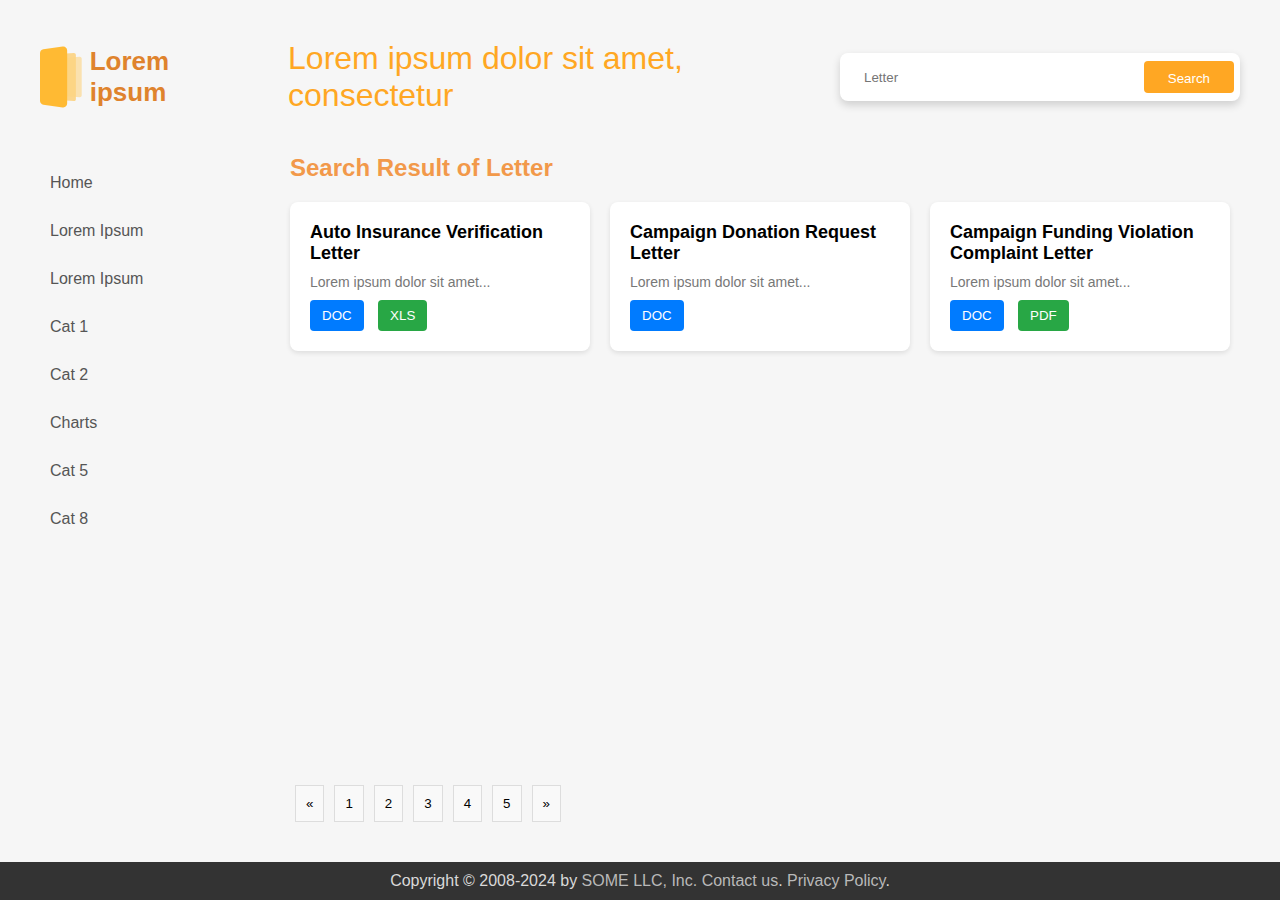
==== index.html @ 5ccabe23 "header mockup done" ====
<!DOCTYPE html>
<html lang="en">
<head>
    <meta charset="UTF-8">
    <meta name="viewport" content="width=device-width, initial-scale=1.0">
    <title>Lorem ipsum website</title>
    <link rel="stylesheet" href="styles.css">
</head>
<body>
    <div class="container">
        <header>
            <div class="logo">
                <!--LOGO-->
                <svg width="43" height="64" viewBox="0 0 43 64" fill="none" xmlns="http://www.w3.org/2000/svg">
                    <path opacity="0.6" d="M9 10.8622C9 9.81296 9.8109 8.94208 10.8575 8.86732L34.8575 7.15304C36.0152 7.07034 37 7.98727 37 9.14795V54.852C37 56.0127 36.0152 56.9297 34.8575 56.847L10.8575 55.1327C9.81089 55.0579 9 54.187 9 53.1378V10.8622Z" fill="#FFC148"/>
                    <path opacity="0.6" d="M15 14.8622C15 13.813 15.8109 12.9421 16.8575 12.8673L40.8575 11.153C42.0152 11.0703 43 11.9873 43 13.148V50.852C43 52.0127 42.0152 52.9297 40.8575 52.847L16.8575 51.1327C15.8109 51.0579 15 50.187 15 49.1378V14.8622Z" fill="#FED380"/>
                    <path d="M0 7.46918C0 5.47858 1.46372 3.7909 3.43431 3.50938L23.4343 0.65224C25.8441 0.307993 28 2.17784 28 4.61204V59.388C28 61.8222 25.844 63.692 23.4343 63.3478L3.43431 60.4906C1.46372 60.2091 0 58.5214 0 56.5308V7.46918Z" fill="#FFBA33"/>
                </svg>
                <span class="company-name">Lorem ipsum</span>
                <span class="title">Lorem ipsum dolor sit amet, consectetur</span>
            </div>
            <div class="search-bar">
                <input type="text" placeholder="Letter">
                <button>Search</button>
            </div>
        </header>

        <div class="main">
            <!--MENU-->
            <aside class="sidebar">
                <ul>
                    <li>Home</li>
                    <li>Lorem Ipsum</li>
                    <li>Lorem Ipsum</li>
                    <li>Cat 1</li>
                    <li>Cat 2</li>
                    <li>Charts</li>
                    <li>Cat 5</li>
                    <li>Cat 8</li>
                </ul>
            </aside>

            <section class="content">
                <h1>Search Result of Letter</h1>
                <!--CONTENT-->
                <div class="results">
                    <div class="result-item">
                        <h3>Auto Insurance Verification Letter</h3>
                        <p>Lorem ipsum dolor sit amet...</p>
                        <div class="file-types">
                            <button>DOC</button>
                            <button>XLS</button>
                        </div>
                    </div>
                    <div class="result-item">
                        <h3>Campaign Donation Request Letter</h3>
                        <p>Lorem ipsum dolor sit amet...</p>
                        <div class="file-types">
                            <button>DOC</button>
                        </div>
                    </div>
                    <div class="result-item">
                        <h3>Campaign Funding Violation Complaint Letter</h3>
                        <p>Lorem ipsum dolor sit amet...</p>
                        <div class="file-types">
                            <button>DOC</button>
                            <button>PDF</button>
                        </div>
                    </div>
                </div>

                <!--PAGINATION-->
                <div class="pagination">
                    <button>&laquo;</button>
                    <button>1</button>
                    <button>2</button>
                    <button>3</button>
                    <button>4</button>
                    <button>5</button>
                    <button>&raquo;</button>
                </div>
            </section>
        </div>
    </div>

    <!--FOOTER-->
    <footer class="footer">
        <div class="footer-content">
            <p>Copyright © 2008-2024 by <a href="#"> SOME LLC, Inc.</a> <a href="#">Contact us</a>. <a href="#">Privacy Policy</a>.</p>
        </div>
    </footer>
</body>
</html>
---- styles.css ----
* {
    margin: 0;
    padding: 0;
    box-sizing: border-box;
}

html, body {
    height: 100%;
    margin: 0;
    padding: 0;
    display: flex;
    flex-direction: column;
}


body {
    font-family: Arial, sans-serif;
    background-color: #f6f6f6;
}

.container {
    display: flex;
    flex-direction: column;
    flex: 1; 
    padding: 20px;
}

header {
    padding: 20px;
    display: flex;
    justify-content: space-between;
    align-items: center;
}

.logo .title {
    margin-left: 2rem;
    font-size: 32px;
    font-weight: 400;
    color: #FFA723;
}
.logo .company-name {
    font-size: 26px;
    font-weight: 700;
}

.logo {
    color: #DF832D;
    display: flex;
    align-items: center;
    column-gap: 0.5rem;
}

.search-bar {
    display: flex;
    align-items: center;
    position: relative;
}

.search-bar input {
    padding: 10px 10px 10px 24px;
    width: 400px;
    border-radius: 8px;
    border: none;
    box-shadow: 0px 4px 8px 0px rgba(0, 0, 0, 0.16);
    height: 48px;
}

.search-bar button {
    padding: 10px 24px;
    margin-left: 10px;
    background-color: #FFA723;
    color: white;
    border: none;
    border-radius: 4px;
    cursor: pointer;
    position: absolute;
    right: 6px;
    height: 32px;
}

.main {
    display: flex;
    flex: 1;
}

.sidebar {
    width: 250px;
    padding: 20px;
}

.sidebar ul {
    list-style: none;
}

.sidebar ul li {
    margin: 10px 0;
    padding: 10px;
    cursor: pointer;
    color: #555;
}

.sidebar ul li:hover {
    background-color: #f2994a;
    color: white;
    border-radius: 4px;
}

.content {
    display: flex;
    flex-direction: column;
    flex: 1;
    padding: 20px;
}

.content h1 {
    font-size: 24px;
    margin-bottom: 20px;
    color: #f2994a;
}

.results {
    display: flex;
    flex-wrap: wrap;
    gap: 20px;
}

.result-item {
    background-color: white;
    padding: 20px;
    border-radius: 8px;
    box-shadow: 0 2px 5px rgba(0, 0, 0, 0.1);
    width: 300px;
    display: flex;
    flex-direction: column;
    justify-content: space-between;
}

.result-item h3 {
    font-size: 18px;
    margin-bottom: 10px;
}

.result-item p {
    font-size: 14px;
    color: #777;
    margin-bottom: 10px;
}

.file-types button {
    padding: 8px 12px;
    margin-right: 10px;
    background-color: #007bff;
    color: white;
    border: none;
    border-radius: 4px;
    cursor: pointer;
}

.file-types button:nth-child(2) {
    background-color: #28a745;
}

.pagination {
    display: flex;
    justify-content: start;
    margin-top: auto;
}

.pagination button {
    background-color: #f9f9f9;
    border: 1px solid #ddd;
    padding: 10px;
    margin: 0 5px;
    cursor: pointer;
}

.pagination button:hover {
    background-color: #f2994a;
    color: white;
}

footer {
    margin-top: auto;
}

.footer {
    background-color: #333; 
    color: #D9D9D9;
    text-align: center;
    padding: 10px 0;
    width: 100%;
    position: relative;
}

.footer-content a {
    color: #b9b9b9;
    text-decoration: none;
}

.footer-content a:hover {
    text-decoration: underline;
}

/* Responsive Design */
@media (max-width: 1200px) {
    .results {
        justify-content: space-between;
    }
    
    .result-item {
        width: 45%;
    }
}

@media (max-width: 768px) {
    .main {
        flex-direction: column;
    }
    
    .sidebar {
        width: 100%;
        border-right: none;
        border-bottom: 1px solid #ddd;
    }
    
    .results {
        flex-direction: column;
    }
    
    .result-item {
        width: 100%;
    }
}

@media (max-width: 480px) {
    header {
        flex-direction: column;
    }
    
    .search-bar {
        width: 100%;
        margin-top: 10px;
    }
    
    .search-bar input {
        width: 100%;
    }
    
    .sidebar ul li {
        font-size: 14px;
    }
    
    .content h1 {
        font-size: 20px;
    }
}
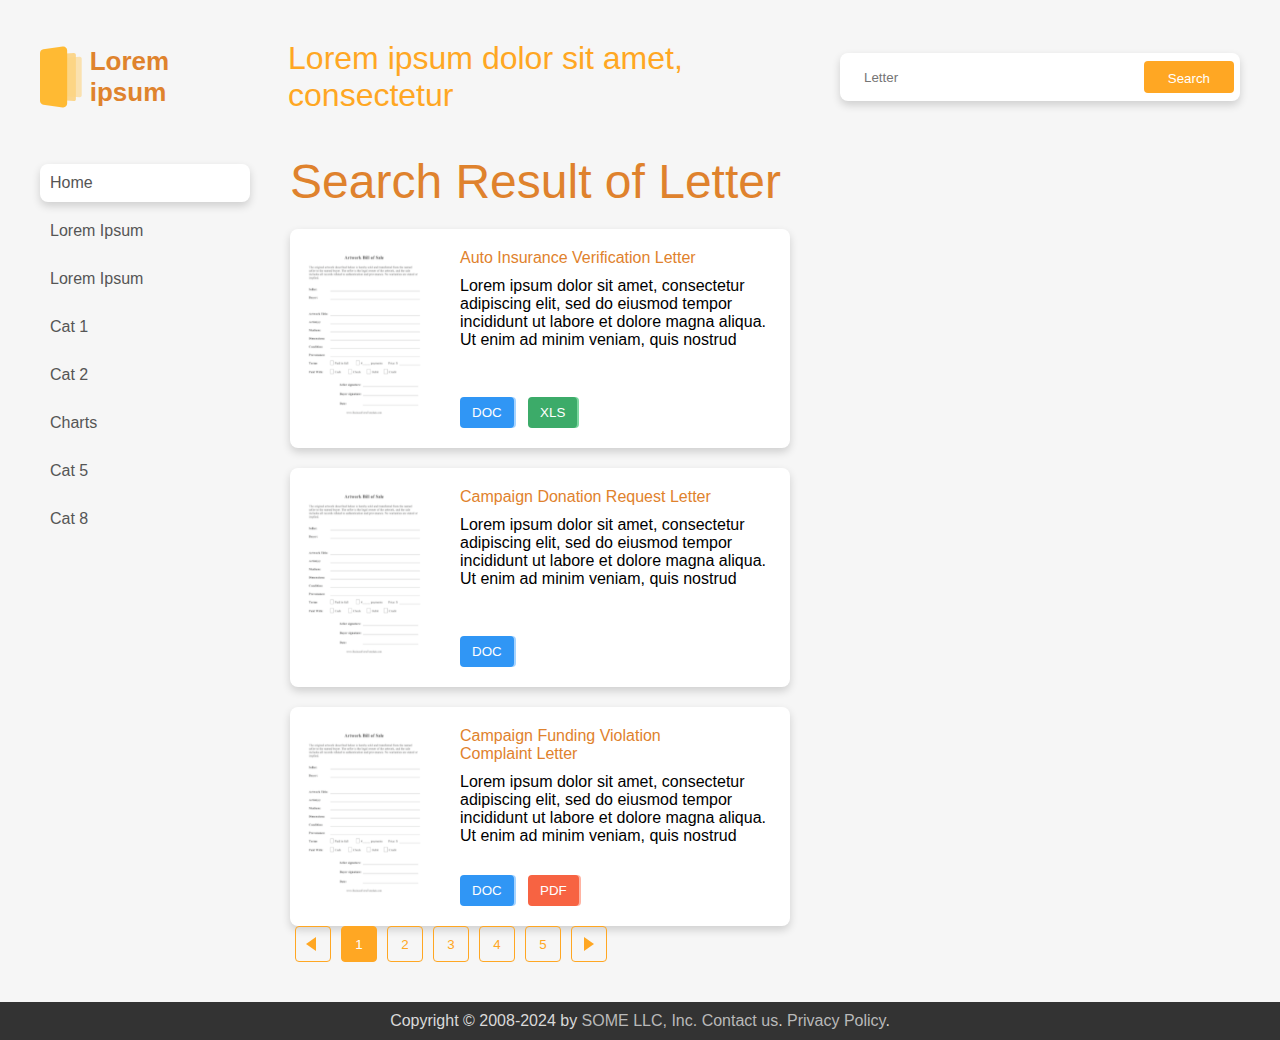
==== commit 2e77bd2d: "done main page content" ====
--- a/index.html
+++ b/index.html
@@ -44,40 +44,82 @@
                 <h1>Search Result of Letter</h1>
                 <!--CONTENT-->
                 <div class="results">
+                    <!--CARD 1-->
                     <div class="result-item">
-                        <h3>Auto Insurance Verification Letter</h3>
-                        <p>Lorem ipsum dolor sit amet...</p>
-                        <div class="file-types">
-                            <button>DOC</button>
-                            <button>XLS</button>
+                        <div class="card-image">
+                            <svg width="150" height="215" viewBox="0 0 166 215" fill="none" xmlns="http://www.w3.org/2000/svg" xmlns:xlink="http://www.w3.org/1999/xlink">
+                                <rect width="166" height="215" fill="url(#pattern0_36_1000)"/>
+                                <defs>
+                                <pattern id="pattern0_36_1000" patternContentUnits="objectBoundingBox" width="1" height="1">
+                                <use xlink:href="#image0_36_1000" transform="matrix(0.00204918 0 0 0.00158216 0 -0.00154403)"/>
+                                </pattern>
+                                <image id="image0_36_1000" width="488" height="634" xlink:href="[data-uri]"/>
+                                </defs>
+                            </svg>
+                        </div>
+                        <div class="card-content">
+                            <h3>Auto Insurance Verification Letter</h3>
+                            <p>Lorem ipsum dolor sit amet, consectetur adipiscing elit, sed do eiusmod tempor incididunt ut labore et dolore magna aliqua. Ut enim ad minim veniam, quis nostrud </p>
+                            <div class="file-types">
+                                <button class="doc-btn">DOC</button>
+                                <button class="xls-btn">XLS</button>
+                            </div>
                         </div>
                     </div>
+                    <!--CARD 2-->
                     <div class="result-item">
-                        <h3>Campaign Donation Request Letter</h3>
-                        <p>Lorem ipsum dolor sit amet...</p>
-                        <div class="file-types">
-                            <button>DOC</button>
+                        <div class="card-image">
+                            <svg width="150" height="215" viewBox="0 0 166 215" fill="none" xmlns="http://www.w3.org/2000/svg" xmlns:xlink="http://www.w3.org/1999/xlink">
+                                <rect width="166" height="215" fill="url(#pattern0_36_1000)"/>
+                                <defs>
+                                <pattern id="pattern0_36_1000" patternContentUnits="objectBoundingBox" width="1" height="1">
+                                <use xlink:href="#image0_36_1000" transform="matrix(0.00204918 0 0 0.00158216 0 -0.00154403)"/>
+                                </pattern>
+                                <image id="image0_36_1000" width="488" height="634" xlink:href="[data-uri]"/>
+                                </defs>
+                            </svg>
+                        </div>
+                        <div class="card-content">
+                            <h3>Campaign Donation Request Letter</h3>
+                            <p>Lorem ipsum dolor sit amet, consectetur adipiscing elit, sed do eiusmod tempor incididunt ut labore et dolore magna aliqua. Ut enim ad minim veniam, quis nostrud </p>
+                            <div class="file-types">
+                                <button class="doc-btn">DOC</button>
+                            </div>
                         </div>
                     </div>
+                    <!--CARD 3-->
                     <div class="result-item">
-                        <h3>Campaign Funding Violation Complaint Letter</h3>
-                        <p>Lorem ipsum dolor sit amet...</p>
-                        <div class="file-types">
-                            <button>DOC</button>
-                            <button>PDF</button>
+                        <div class="card-image">
+                            <svg width="150" height="215" viewBox="0 0 166 215" fill="none" xmlns="http://www.w3.org/2000/svg" xmlns:xlink="http://www.w3.org/1999/xlink">
+                                <rect width="166" height="215" fill="url(#pattern0_36_1000)"/>
+                                <defs>
+                                <pattern id="pattern0_36_1000" patternContentUnits="objectBoundingBox" width="1" height="1">
+                                <use xlink:href="#image0_36_1000" transform="matrix(0.00204918 0 0 0.00158216 0 -0.00154403)"/>
+                                </pattern>
+                                <image id="image0_36_1000" width="488" height="634" xlink:href="[data-uri]"/>
+                                </defs>
+                            </svg>
+                        </div>
+                        <div class="card-content">
+                            <h3>Campaign Funding Violation Complaint Letter</h3>
+                            <p>Lorem ipsum dolor sit amet, consectetur adipiscing elit, sed do eiusmod tempor incididunt ut labore et dolore magna aliqua. Ut enim ad minim veniam, quis nostrud </p>
+                            <div class="file-types">
+                                <button class="doc-btn">DOC</button>
+                                <button class="pdf-btn">PDF</button>
+                            </div>
                         </div>
                     </div>
                 </div>
 
                 <!--PAGINATION-->
                 <div class="pagination">
-                    <button>&laquo;</button>
+                    <button><span class="arrow-left"></span></button>
                     <button>1</button>
                     <button>2</button>
                     <button>3</button>
                     <button>4</button>
                     <button>5</button>
-                    <button>&raquo;</button>
+                    <button><span class="arrow-right"></span></button>
                 </div>
             </section>
         </div>
--- a/styles.css
+++ b/styles.css
@@ -100,9 +100,14 @@
 }
 
 .sidebar ul li:hover {
-    background-color: #f2994a;
-    color: white;
-    border-radius: 4px;
+    background-color: #E9E9E9;
+    border-radius: 8px;
+}
+
+.sidebar ul li:first-child {
+    box-shadow: 0px 4px 8px 0px #00000029;
+    border-radius: 8px;
+    background-color: white;
 }
 
 .content {
@@ -113,9 +118,10 @@
 }
 
 .content h1 {
-    font-size: 24px;
+    font-size: 48px;
     margin-bottom: 20px;
-    color: #f2994a;
+    color: #DF822D;
+    font-weight: 400;
 }
 
 .results {
@@ -126,38 +132,64 @@
 
 .result-item {
     background-color: white;
-    padding: 20px;
     border-radius: 8px;
-    box-shadow: 0 2px 5px rgba(0, 0, 0, 0.1);
-    width: 300px;
+    box-shadow: 0px 4px 8px 0px rgba(0, 0, 0, 0.16);
+    width: 500px;
+    display: flex;
+    
+}
+
+.result-item .card-image {
+    width: 150px;
+}
+
+.result-item .card-content {
     display: flex;
     flex-direction: column;
     justify-content: space-between;
+    padding: 20px;
 }
 
 .result-item h3 {
-    font-size: 18px;
+    font-size: 16px;
     margin-bottom: 10px;
+    color: #DF822D;
+    font-weight: 400;
 }
 
 .result-item p {
-    font-size: 14px;
-    color: #777;
-    margin-bottom: 10px;
+    font-size: 16px;
+    color: #000000;
+    margin-bottom: 20px;
+    font-weight: 400;
+}
+
+.file-types {
+    margin-top: auto;
 }
 
 .file-types button {
     padding: 8px 12px;
     margin-right: 10px;
-    background-color: #007bff;
     color: white;
     border: none;
     border-radius: 4px;
     cursor: pointer;
 }
 
-.file-types button:nth-child(2) {
-    background-color: #28a745;
+.file-types button.doc-btn {
+    background: #3096F5;
+    box-shadow: 2px 0px 0px 0px rgba(165, 211, 255, 1);
+}
+
+.file-types button.xls-btn {
+    background: #3CAB69;
+    box-shadow: 2px 0px 0px 0px rgba(124, 215, 160, 1);
+}
+
+.file-types button.pdf-btn {
+    background: #F76342;
+    box-shadow: 2px 0px 0px 0px rgba(255, 179, 162, 1);
 }
 
 .pagination {
@@ -167,16 +199,52 @@
 }
 
 .pagination button {
-    background-color: #f9f9f9;
-    border: 1px solid #ddd;
+    background-color: transparent;
+    border: 1px solid #FFA723;
     padding: 10px;
     margin: 0 5px;
     cursor: pointer;
+    border-radius: 4px;
+    color: #FFA723;
+    width: 36px;
+    height: 36px;
+}
+
+.pagination button:nth-child(2) {
+    background-color: #FFA723;
+    color: white;
 }
 
 .pagination button:hover {
-    background-color: #f2994a;
+    background-color: #FFA723;
     color: white;
+}
+
+.pagination .arrow-left {
+    display: block;
+    margin-right: 2px;
+    width: 0;
+    height: 0;
+    border-top: 7px solid transparent;
+    border-bottom: 7px solid transparent;
+    border-right: 10px solid #FFA723; /* Arrow color */
+}
+
+.pagination .arrow-right {
+    display: block;
+    margin-left: 2px;
+    width: 0;
+    height: 0;
+    border-top: 7px solid transparent;
+    border-bottom: 7px solid transparent;
+    border-left: 10px solid #FFA723; /* Arrow color */
+}
+
+.pagination button:hover .arrow-left {
+    border-right-color: #fff; 
+}
+.pagination button:hover .arrow-right {
+    border-left-color: #fff; 
 }
 
 footer {
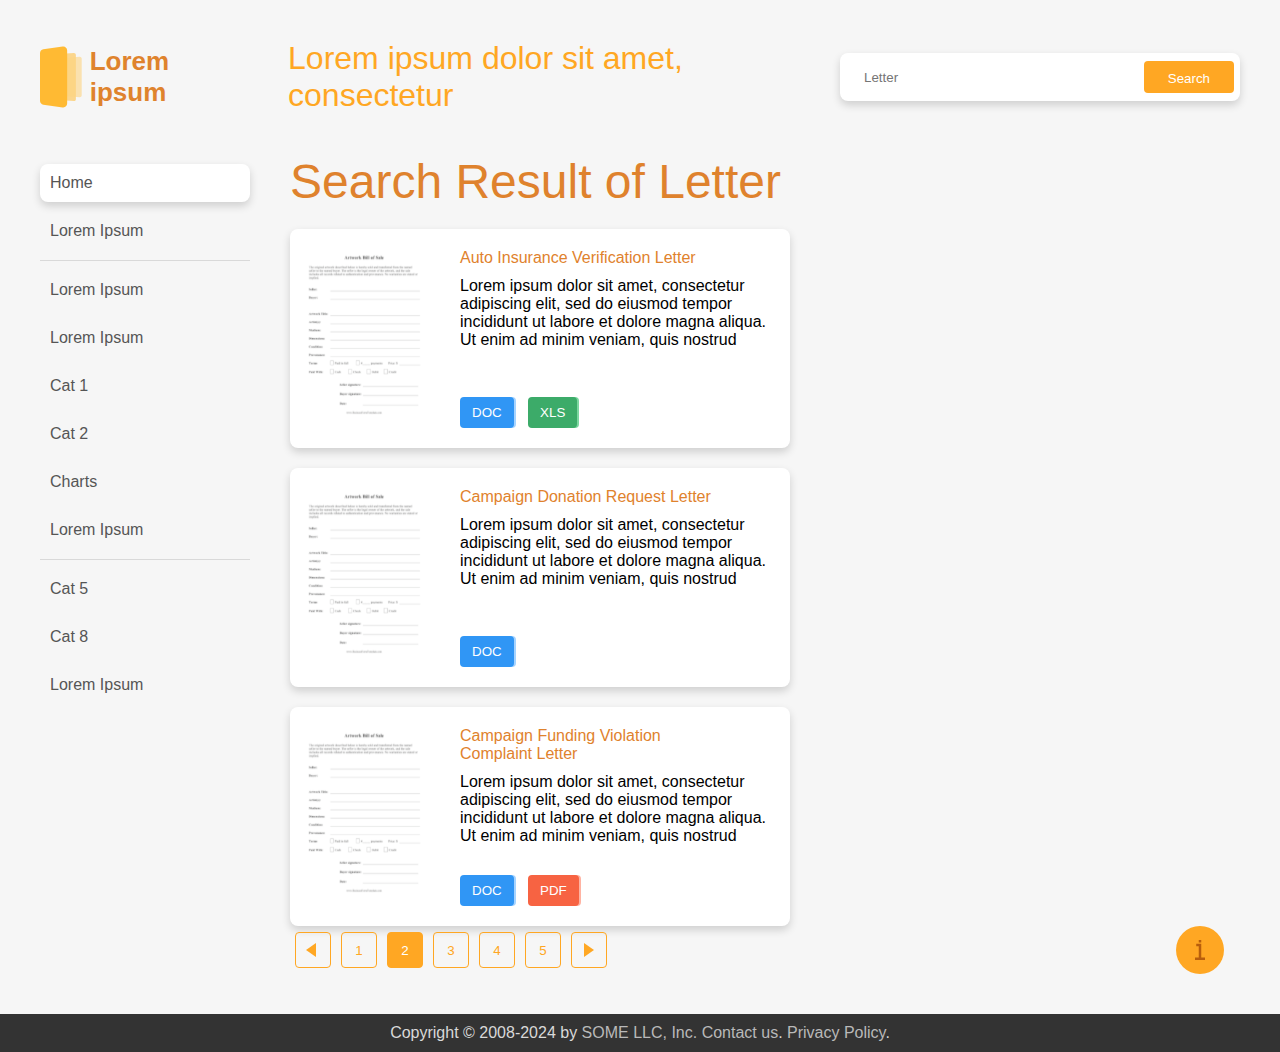
==== commit e4cd6cba: "improve side menu" ====
--- a/index.html
+++ b/index.html
@@ -29,17 +29,27 @@
             <!--MENU-->
             <aside class="sidebar">
                 <ul>
-                    <li>Home</li>
+                    <li class="active">Home</li>
+                    <li>Lorem Ipsum</li>
+                </ul>
+                <div class="divider"></div>
+                <ul>
                     <li>Lorem Ipsum</li>
                     <li>Lorem Ipsum</li>
                     <li>Cat 1</li>
                     <li>Cat 2</li>
                     <li>Charts</li>
+                    <li>Lorem Ipsum</li>
+                </ul>
+                <div class="divider"></div>
+                <ul>
                     <li>Cat 5</li>
                     <li>Cat 8</li>
+                    <li>Lorem Ipsum</li>
                 </ul>
             </aside>
 
+            <!--CONTENT-->
             <section class="content">
                 <h1>Search Result of Letter</h1>
                 <!--CONTENT-->
@@ -120,6 +130,12 @@
                     <button>4</button>
                     <button>5</button>
                     <button><span class="arrow-right"></span></button>
+
+                    <div class="page">
+                        <svg width="10" height="20" viewBox="0 0 10 20" fill="none" xmlns="http://www.w3.org/2000/svg">
+                            <path d="M6.25 3.75V17.5H10V20H0V17.5H3.75V6.25H1.25V3.75H6.25ZM3.75 0H6.25V2.5H3.75V0Z" fill="#B85E0C"/>
+                        </svg>
+                    </div>
                 </div>
             </section>
         </div>
--- a/styles.css
+++ b/styles.css
@@ -104,10 +104,14 @@
     border-radius: 8px;
 }
 
-.sidebar ul li:first-child {
+.sidebar ul li.active:first-child {
     box-shadow: 0px 4px 8px 0px #00000029;
     border-radius: 8px;
     background-color: white;
+}
+
+.sidebar .divider {
+    border-bottom: 1px solid #D9D9D9;
 }
 
 .content {
@@ -196,6 +200,7 @@
     display: flex;
     justify-content: start;
     margin-top: auto;
+    align-items: center;
 }
 
 .pagination button {
@@ -210,7 +215,7 @@
     height: 36px;
 }
 
-.pagination button:nth-child(2) {
+.pagination button:nth-child(3) {
     background-color: #FFA723;
     color: white;
 }
@@ -247,6 +252,18 @@
     border-left-color: #fff; 
 }
 
+.pagination .page {
+    margin-left: auto;
+    width: 48px;
+    height: 48px;
+    display: flex;
+    align-items: center;
+    justify-content: center;
+    background: #FFA723;
+    border-radius: 100%;
+    margin-right: 1rem;
+}
+
 footer {
     margin-top: auto;
 }
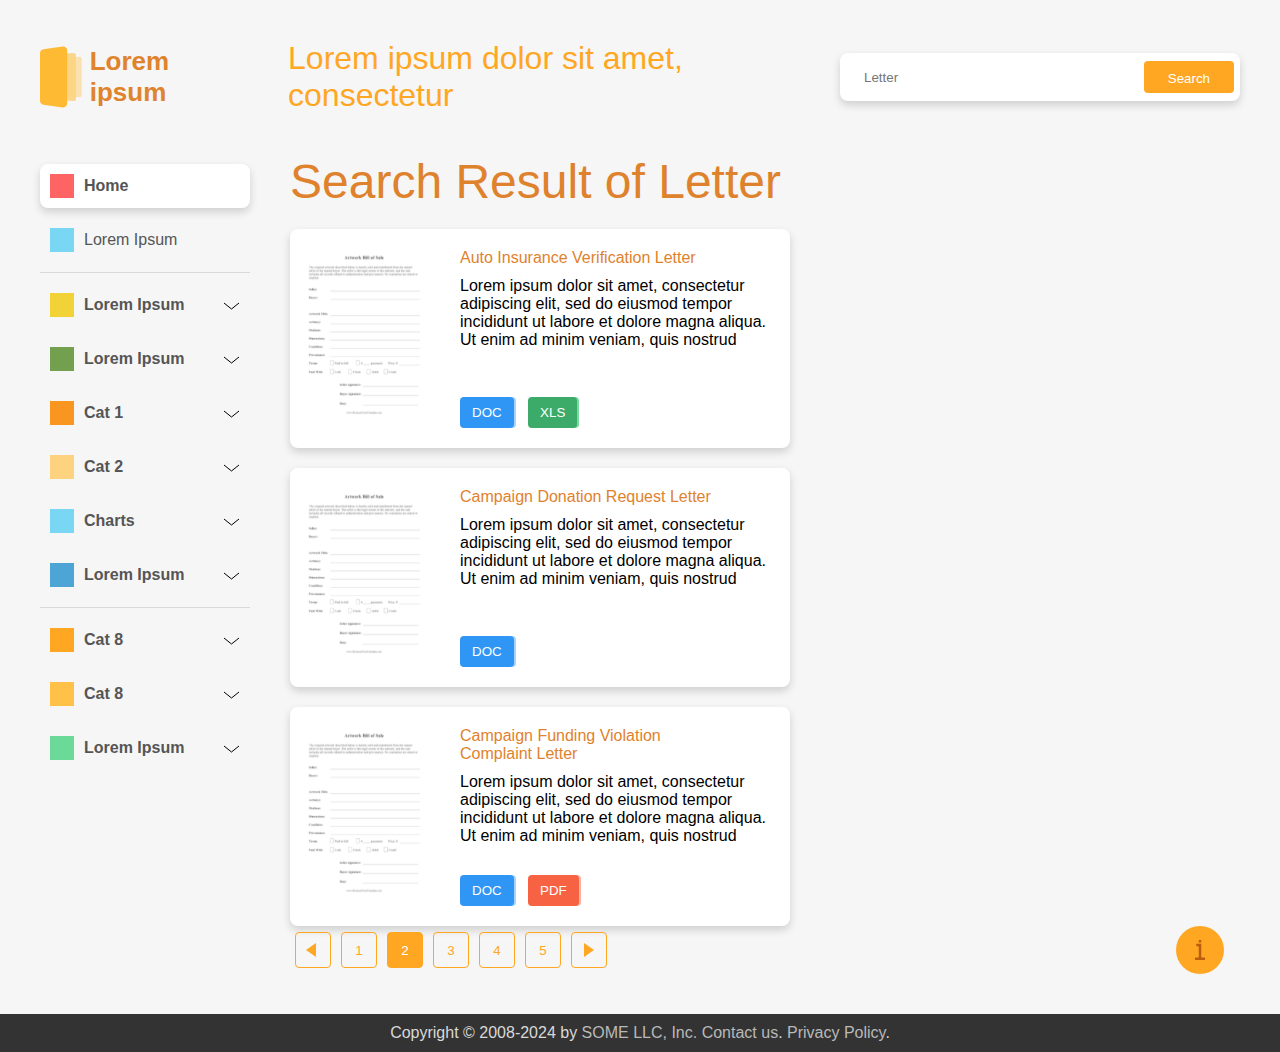
==== commit 31e104a0: "adding dropdown effect to side menu" ====
--- a/index.html
+++ b/index.html
@@ -28,24 +28,102 @@
         <div class="main">
             <!--MENU-->
             <aside class="sidebar">
-                <ul>
-                    <li class="active">Home</li>
-                    <li>Lorem Ipsum</li>
+                <ul class="first-menu">
+                    <li class="active"><span class="menu-icon"></span>Home</li>
+                    <li><span class="menu-icon"></span>Lorem Ipsum</li>
                 </ul>
                 <div class="divider"></div>
-                <ul>
-                    <li>Lorem Ipsum</li>
-                    <li>Lorem Ipsum</li>
-                    <li>Cat 1</li>
-                    <li>Cat 2</li>
-                    <li>Charts</li>
-                    <li>Lorem Ipsum</li>
+                <ul class="second-menu">
+                    <li class="menu-header" onclick="toggleMenu(this)">
+                        <span class="menu-icon"></span>
+                        Lorem Ipsum 
+                        <span class="arrow">
+                            <svg width="17" height="8" viewBox="0 0 17 8" fill="none" xmlns="http://www.w3.org/2000/svg">
+                                <path d="M1 1L8.5 7L16 1" stroke="black"/>
+                            </svg>
+                        </span>
+                    </li>
+                    <ul class="submenu">
+                        <li>Lorem ipsum dolor</li>
+                        <li>Lorem ipsum dolor</li>
+                        <li>Lorem ipsum dolor</li>
+                        <li>Lorem ipsum dolor 2</li>
+                    </ul>
+                    <li>
+                        <span class="menu-icon icon-1"></span>
+                        Lorem Ipsum 
+                        <span class="arrow">
+                            <svg width="17" height="8" viewBox="0 0 17 8" fill="none" xmlns="http://www.w3.org/2000/svg">
+                                <path d="M1 1L8.5 7L16 1" stroke="black"/>
+                            </svg>
+                        </span>
+                    </li>
+                    <li> 
+                        <span class="menu-icon icon-2"></span>
+                        Cat 1
+                        <span class="arrow">
+                            <svg width="17" height="8" viewBox="0 0 17 8" fill="none" xmlns="http://www.w3.org/2000/svg">
+                                <path d="M1 1L8.5 7L16 1" stroke="black"/>
+                            </svg>
+                        </span>
+                    </li>
+                    <li> 
+                        <span class="menu-icon icon-3"></span>
+                        Cat 2
+                        <span class="arrow">
+                            <svg width="17" height="8" viewBox="0 0 17 8" fill="none" xmlns="http://www.w3.org/2000/svg">
+                                <path d="M1 1L8.5 7L16 1" stroke="black"/>
+                            </svg>
+                        </span>
+                    </li>
+                    <li> 
+                        <span class="menu-icon icon-4"></span>
+                        Charts
+                        <span class="arrow">
+                            <svg width="17" height="8" viewBox="0 0 17 8" fill="none" xmlns="http://www.w3.org/2000/svg">
+                                <path d="M1 1L8.5 7L16 1" stroke="black"/>
+                            </svg>
+                        </span>
+                    </li>
+                    <li>
+                        <span class="menu-icon icon-5"></span>
+                        Lorem Ipsum 
+                        <span class="arrow">
+                            <svg width="17" height="8" viewBox="0 0 17 8" fill="none" xmlns="http://www.w3.org/2000/svg">
+                                <path d="M1 1L8.5 7L16 1" stroke="black"/>
+                            </svg>
+                        </span>
+                    </li>
                 </ul>
                 <div class="divider"></div>
-                <ul>
-                    <li>Cat 5</li>
-                    <li>Cat 8</li>
-                    <li>Lorem Ipsum</li>
+                <ul class="third-menu">
+                    <li>
+                        <span class="menu-icon icon-6"></span>
+                        Cat 8
+                        <span class="arrow">
+                            <svg width="17" height="8" viewBox="0 0 17 8" fill="none" xmlns="http://www.w3.org/2000/svg">
+                                <path d="M1 1L8.5 7L16 1" stroke="black"/>
+                            </svg>
+                        </span>
+                    </li>
+                    <li>
+                        <span class="menu-icon icon-7"></span>
+                        Cat 8
+                        <span class="arrow">
+                            <svg width="17" height="8" viewBox="0 0 17 8" fill="none" xmlns="http://www.w3.org/2000/svg">
+                                <path d="M1 1L8.5 7L16 1" stroke="black"/>
+                            </svg>
+                        </span>
+                    </li>
+                    <li>
+                        <span class="menu-icon icon-8"></span>
+                        Lorem Ipsum 
+                        <span class="arrow">
+                            <svg width="17" height="8" viewBox="0 0 17 8" fill="none" xmlns="http://www.w3.org/2000/svg">
+                                <path d="M1 1L8.5 7L16 1" stroke="black"/>
+                            </svg>
+                        </span>
+                    </li>
                 </ul>
             </aside>
 
@@ -147,5 +225,8 @@
             <p>Copyright © 2008-2024 by <a href="#"> SOME LLC, Inc.</a> <a href="#">Contact us</a>. <a href="#">Privacy Policy</a>.</p>
         </div>
     </footer>
+
+    <!--JAVASCRIPT-->
+    <script src="script.js"></script>
 </body>
 </html>
--- a/styles.css
+++ b/styles.css
@@ -97,6 +97,9 @@
     padding: 10px;
     cursor: pointer;
     color: #555;
+    display: flex;
+    align-items: center;
+    column-gap: 10px;
 }
 
 .sidebar ul li:hover {
@@ -112,6 +115,85 @@
 
 .sidebar .divider {
     border-bottom: 1px solid #D9D9D9;
+}
+
+.sidebar ul li .menu-icon {
+    width: 24px;
+    height: 24px;
+    display: block;
+}
+
+/*icons color*/
+.sidebar ul.first-menu li:nth-child(1) .menu-icon {
+    background-color: #FF6464;
+}
+
+.sidebar ul.first-menu li:nth-child(2) .menu-icon {
+    background-color: #79D7F4;
+}
+
+.menu-icon.icon-1{
+    background-color: #72A04E;
+}
+.menu-icon.icon-2{
+    background-color: #F99621;
+}
+.menu-icon.icon-3{
+    background-color: #FED380;
+}
+.menu-icon.icon-4{
+    background-color: #79D7F4;
+}
+.menu-icon.icon-5{
+    background-color: #4DA5D6;
+}
+.menu-icon.icon-6{
+    background-color: #FFA723;
+}
+.menu-icon.icon-7{
+    background-color: #FFC148;
+}
+.menu-icon.icon-8{
+    background-color: #6BD997;
+}
+
+.first-menu li.active {
+    font-weight: 700;
+}
+
+.second-menu li,
+.third-menu li {
+    font-weight: 700;
+}
+.submenu li {
+    font-weight: 400 !important;
+}
+
+.sidebar ul .arrow {
+    margin-left: auto;
+}
+   
+.menu-header .menu-icon {
+    background-color: #F1D338;
+}
+
+.menu-header .arrow {
+    transition: transform 0.3s ease;
+}
+
+.submenu {
+    list-style: none;
+    padding: 0;
+    margin: 0;
+    display: none; 
+}
+
+.submenu li {
+    margin-left: 34px !important;
+}
+  
+.menu-header.active-submenu .arrow {
+    transform: rotate(180deg);
 }
 
 .content {
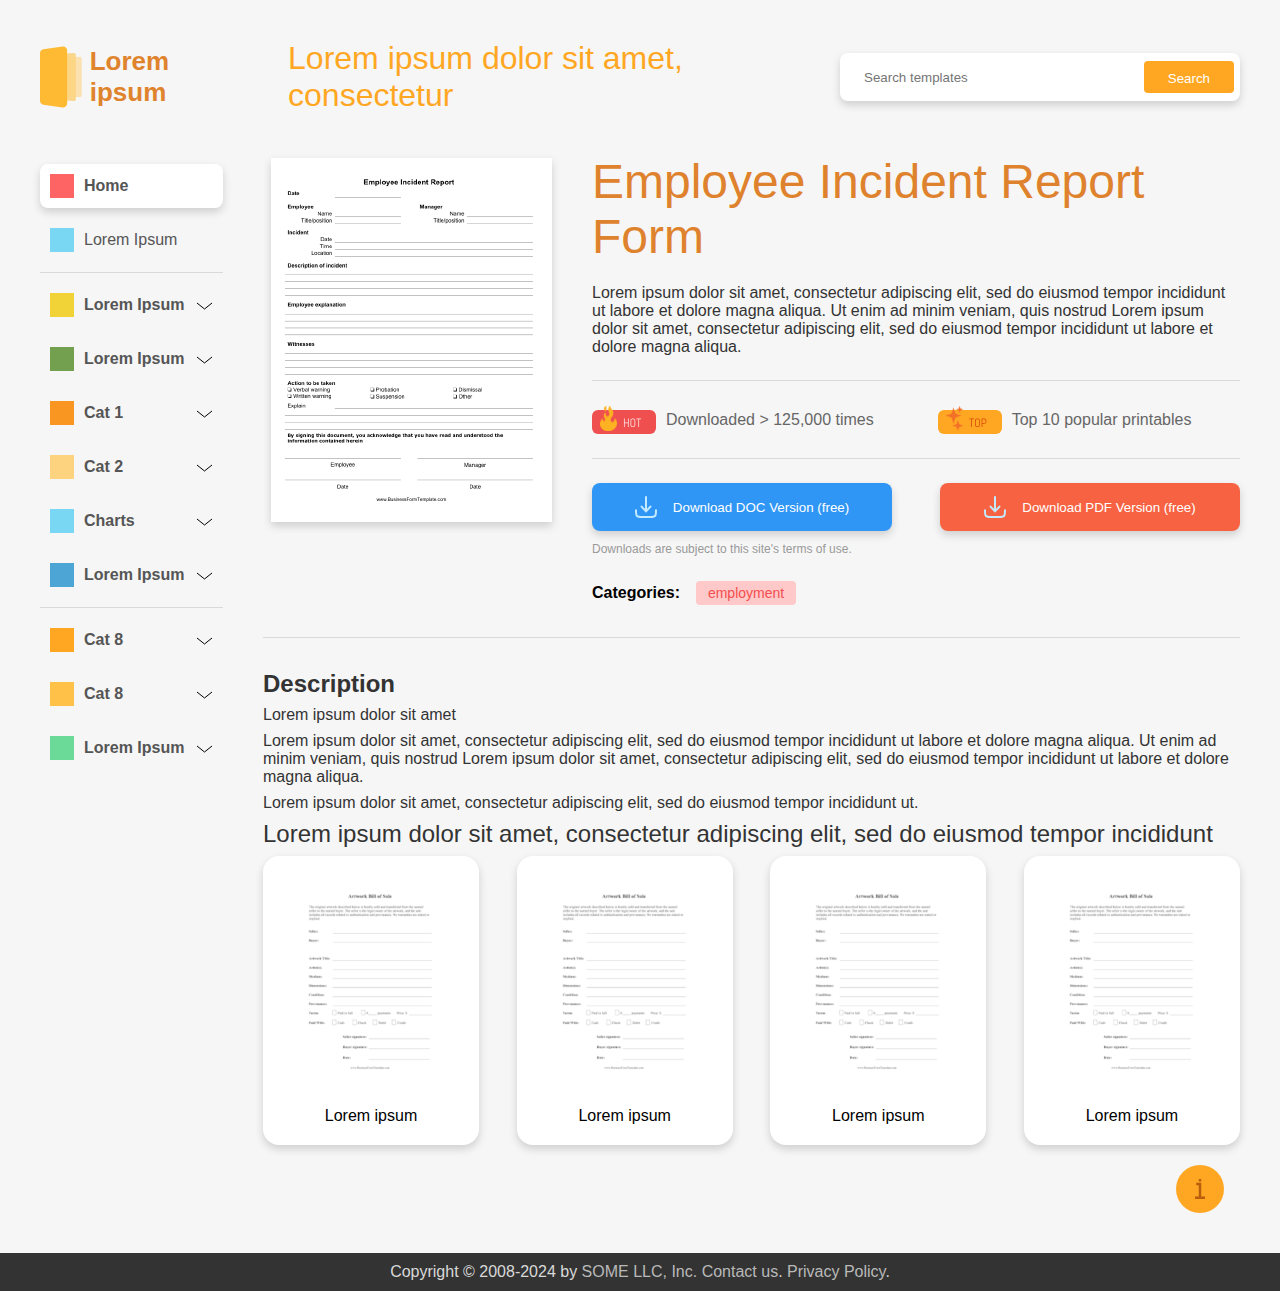
==== commit 21c393a0: "done home page" ====
--- a/index.html
+++ b/index.html
@@ -3,13 +3,14 @@
 <head>
     <meta charset="UTF-8">
     <meta name="viewport" content="width=device-width, initial-scale=1.0">
-    <title>Lorem ipsum website</title>
+    <title>Lorem ipsum website - Home</title>
     <link rel="stylesheet" href="styles.css">
 </head>
 <body>
     <div class="container">
+        <!--HEADER-->
         <header>
-            <div class="logo">
+            <div class="logo" onclick="openPage('index.html')">
                 <!--LOGO-->
                 <svg width="43" height="64" viewBox="0 0 43 64" fill="none" xmlns="http://www.w3.org/2000/svg">
                     <path opacity="0.6" d="M9 10.8622C9 9.81296 9.8109 8.94208 10.8575 8.86732L34.8575 7.15304C36.0152 7.07034 37 7.98727 37 9.14795V54.852C37 56.0127 36.0152 56.9297 34.8575 56.847L10.8575 55.1327C9.81089 55.0579 9 54.187 9 53.1378V10.8622Z" fill="#FFC148"/>
@@ -20,17 +21,17 @@
                 <span class="title">Lorem ipsum dolor sit amet, consectetur</span>
             </div>
             <div class="search-bar">
-                <input type="text" placeholder="Letter">
+                <input type="text" placeholder="Search templates">
                 <button>Search</button>
             </div>
         </header>
-
+        <!--MAIN-->
         <div class="main">
             <!--MENU-->
             <aside class="sidebar">
                 <ul class="first-menu">
-                    <li class="active"><span class="menu-icon"></span>Home</li>
-                    <li><span class="menu-icon"></span>Lorem Ipsum</li>
+                    <li class="active" onclick="openPage('index2.html')"><span class="menu-icon"></span>Home</li>
+                    <li onclick="openPage('index2.html')"><span class="menu-icon"></span>Lorem Ipsum</li>
                 </ul>
                 <div class="divider"></div>
                 <ul class="second-menu">
@@ -129,71 +130,163 @@
 
             <!--CONTENT-->
             <section class="content">
-                <h1>Search Result of Letter</h1>
                 <!--CONTENT-->
-                <div class="results">
-                    <!--CARD 1-->
-                    <div class="result-item">
-                        <div class="card-image">
-                            <svg width="150" height="215" viewBox="0 0 166 215" fill="none" xmlns="http://www.w3.org/2000/svg" xmlns:xlink="http://www.w3.org/1999/xlink">
-                                <rect width="166" height="215" fill="url(#pattern0_36_1000)"/>
+                <div class="home-content">
+                    <!--TOP CONTENT-->
+                    <div class="top-content">
+                        <div class="big-img">
+                            <svg width="297" height="380" viewBox="0 0 297 380" fill="none" xmlns="http://www.w3.org/2000/svg" xmlns:xlink="http://www.w3.org/1999/xlink">
+                                <g filter="url(#filter0_d_54_1125)">
+                                <rect x="8" y="4" width="281" height="364" fill="url(#pattern0_54_1125)" shape-rendering="crispEdges"/>
+                                </g>
                                 <defs>
-                                <pattern id="pattern0_36_1000" patternContentUnits="objectBoundingBox" width="1" height="1">
-                                <use xlink:href="#image0_36_1000" transform="matrix(0.00204918 0 0 0.00158216 0 -0.00154403)"/>
+                                <filter id="filter0_d_54_1125" x="0" y="0" width="297" height="380" filterUnits="userSpaceOnUse" color-interpolation-filters="sRGB">
+                                <feFlood flood-opacity="0" result="BackgroundImageFix"/>
+                                <feColorMatrix in="SourceAlpha" type="matrix" values="0 0 0 0 0 0 0 0 0 0 0 0 0 0 0 0 0 0 127 0" result="hardAlpha"/>
+                                <feOffset dy="4"/>
+                                <feGaussianBlur stdDeviation="4"/>
+                                <feComposite in2="hardAlpha" operator="out"/>
+                                <feColorMatrix type="matrix" values="0 0 0 0 0 0 0 0 0 0 0 0 0 0 0 0 0 0 0.16 0"/>
+                                <feBlend mode="normal" in2="BackgroundImageFix" result="effect1_dropShadow_54_1125"/>
+                                <feBlend mode="normal" in="SourceGraphic" in2="effect1_dropShadow_54_1125" result="shape"/>
+                                </filter>
+                                <pattern id="pattern0_54_1125" patternContentUnits="objectBoundingBox" width="1" height="1">
+                                <use xlink:href="#image0_54_1125" transform="scale(0.00355872 0.00274725)"/>
                                 </pattern>
-                                <image id="image0_36_1000" width="488" height="634" xlink:href="[data-uri]"/>
+                                <image id="image0_54_1125" width="281" height="364" xlink:href="[data-uri]"/>
                                 </defs>
                             </svg>
                         </div>
-                        <div class="card-content">
-                            <h3>Auto Insurance Verification Letter</h3>
-                            <p>Lorem ipsum dolor sit amet, consectetur adipiscing elit, sed do eiusmod tempor incididunt ut labore et dolore magna aliqua. Ut enim ad minim veniam, quis nostrud </p>
-                            <div class="file-types">
-                                <button class="doc-btn">DOC</button>
-                                <button class="xls-btn">XLS</button>
+                        <div class="side-content">
+                            <div class="text">
+                                <h1>Employee Incident Report Form </h1>
+                                <span>Lorem ipsum dolor sit amet, consectetur adipiscing elit, sed do eiusmod tempor incididunt ut 
+                                    labore et dolore magna aliqua. Ut enim ad minim veniam, quis nostrud Lorem ipsum dolor sit amet,
+                                     consectetur adipiscing elit, sed do eiusmod tempor incididunt ut labore et dolore magna aliqua.
+                                </span>
+                            </div>
+                            <div class="divider"></div>
+                            <div class="stats">
+                                <div class="stat-1">
+                                    <svg width="64" height="29" viewBox="0 0 64 29" fill="none" xmlns="http://www.w3.org/2000/svg" xmlns:xlink="http://www.w3.org/1999/xlink">
+                                        <rect y="5" width="64" height="24" rx="6" fill="#F04F4F"/>
+                                        <rect x="8" y="0.947571" width="17" height="25.0544" fill="url(#pattern0_54_1135)"/>
+                                        <path d="M35.9336 22V18.1621H32.7168V22H31.9609V13.5977H32.7168V17.4414H35.9336V13.5977H36.6895V22H35.9336ZM43.2227 20.0547C43.2227 20.3398 43.168 20.6074 43.0586 20.8574C42.9531 21.1074 42.8066 21.3262 42.6191 21.5137C42.4316 21.7012 42.2129 21.8496 41.9629 21.959C41.7129 22.0645 41.4453 22.1172 41.1602 22.1172H40.5625C40.2773 22.1172 40.0078 22.0645 39.7539 21.959C39.5039 21.8496 39.2852 21.7012 39.0977 21.5137C38.9102 21.3262 38.7617 21.1074 38.6523 20.8574C38.5469 20.6074 38.4941 20.3398 38.4941 20.0547V15.543C38.4941 15.2578 38.5469 14.9902 38.6523 14.7402C38.7617 14.4902 38.9102 14.2715 39.0977 14.084C39.2852 13.8965 39.5039 13.75 39.7539 13.6445C40.0078 13.5352 40.2773 13.4805 40.5625 13.4805H41.1602C41.4453 13.4805 41.7129 13.5352 41.9629 13.6445C42.2129 13.75 42.4316 13.8965 42.6191 14.084C42.8066 14.2715 42.9531 14.4902 43.0586 14.7402C43.168 14.9902 43.2227 15.2578 43.2227 15.543V20.0547ZM42.4668 15.543C42.4668 15.3555 42.4316 15.1816 42.3613 15.0215C42.291 14.8574 42.1953 14.7148 42.0742 14.5938C41.9531 14.4727 41.8105 14.377 41.6465 14.3066C41.4863 14.2363 41.3125 14.2012 41.125 14.2012H40.5977C40.4102 14.2012 40.2344 14.2363 40.0703 14.3066C39.9102 14.377 39.7676 14.4727 39.6426 14.5938C39.5215 14.7148 39.4258 14.8574 39.3555 15.0215C39.2852 15.1816 39.25 15.3555 39.25 15.543V20.0547C39.25 20.2422 39.2852 20.418 39.3555 20.582C39.4258 20.7422 39.5215 20.8848 39.6426 21.0098C39.7676 21.1309 39.9102 21.2266 40.0703 21.2969C40.2344 21.3672 40.4102 21.4023 40.5977 21.4023H41.125C41.3125 21.4023 41.4863 21.3672 41.6465 21.2969C41.8105 21.2266 41.9531 21.1309 42.0742 21.0098C42.1953 20.8848 42.291 20.7422 42.3613 20.582C42.4316 20.418 42.4668 20.2422 42.4668 20.0547V15.543ZM47.0664 14.3184V22H46.3105V14.3184H44.3066V13.5977H49.0703V14.3184H47.0664Z" fill="#FFE8E8"/>
+                                        <defs>
+                                        <pattern id="pattern0_54_1135" patternContentUnits="objectBoundingBox" width="1" height="1">
+                                        <use xlink:href="#image0_54_1135" transform="scale(0.000970875 0.000658762)"/>
+                                        </pattern>
+                                        <image id="image0_54_1135" width="1030" height="1518" xlink:href="[data-uri]"/>
+                                        </defs>
+                                    </svg>
+                                    <span>Downloaded > 125,000 times</span>
+                                </div>
+                                <div class="stat-2">
+                                    <svg width="64" height="28" viewBox="0 0 64 28" fill="none" xmlns="http://www.w3.org/2000/svg" xmlns:xlink="http://www.w3.org/1999/xlink">
+                                        <rect y="4" width="64" height="24" rx="6" fill="#FFA723"/>
+                                        <rect x="8" width="17" height="25" fill="url(#pattern0_54_1138)"/>
+                                        <path d="M34 13.3184V21H33.2441V13.3184H31.2402V12.5977H36.0039V13.3184H34ZM41.8164 19.0547C41.8164 19.3398 41.7617 19.6074 41.6523 19.8574C41.5469 20.1074 41.4004 20.3262 41.2129 20.5137C41.0254 20.7012 40.8066 20.8496 40.5566 20.959C40.3066 21.0645 40.0391 21.1172 39.7539 21.1172H39.1562C38.8711 21.1172 38.6016 21.0645 38.3477 20.959C38.0977 20.8496 37.8789 20.7012 37.6914 20.5137C37.5039 20.3262 37.3555 20.1074 37.2461 19.8574C37.1406 19.6074 37.0879 19.3398 37.0879 19.0547V14.543C37.0879 14.2578 37.1406 13.9902 37.2461 13.7402C37.3555 13.4902 37.5039 13.2715 37.6914 13.084C37.8789 12.8965 38.0977 12.75 38.3477 12.6445C38.6016 12.5352 38.8711 12.4805 39.1562 12.4805H39.7539C40.0391 12.4805 40.3066 12.5352 40.5566 12.6445C40.8066 12.75 41.0254 12.8965 41.2129 13.084C41.4004 13.2715 41.5469 13.4902 41.6523 13.7402C41.7617 13.9902 41.8164 14.2578 41.8164 14.543V19.0547ZM41.0605 14.543C41.0605 14.3555 41.0254 14.1816 40.9551 14.0215C40.8848 13.8574 40.7891 13.7148 40.668 13.5938C40.5469 13.4727 40.4043 13.377 40.2402 13.3066C40.0801 13.2363 39.9062 13.2012 39.7188 13.2012H39.1914C39.0039 13.2012 38.8281 13.2363 38.6641 13.3066C38.5039 13.377 38.3613 13.4727 38.2363 13.5938C38.1152 13.7148 38.0195 13.8574 37.9492 14.0215C37.8789 14.1816 37.8438 14.3555 37.8438 14.543V19.0547C37.8438 19.2422 37.8789 19.418 37.9492 19.582C38.0195 19.7422 38.1152 19.8848 38.2363 20.0098C38.3613 20.1309 38.5039 20.2266 38.6641 20.2969C38.8281 20.3672 39.0039 20.4023 39.1914 20.4023H39.7188C39.9062 20.4023 40.0801 20.3672 40.2402 20.2969C40.4043 20.2266 40.5469 20.1309 40.668 20.0098C40.7891 19.8848 40.8848 19.7422 40.9551 19.582C41.0254 19.418 41.0605 19.2422 41.0605 19.0547V14.543ZM48.3496 15.709C48.3496 15.9941 48.2949 16.2617 48.1855 16.5117C48.0801 16.7617 47.9336 16.9805 47.7461 17.168C47.5586 17.3555 47.3379 17.5039 47.084 17.6133C46.834 17.7188 46.5664 17.7715 46.2812 17.7715H44.377V21H43.6211V12.5977H46.2812C46.5664 12.5977 46.834 12.6523 47.084 12.7617C47.3379 12.8672 47.5586 13.0137 47.7461 13.2012C47.9336 13.3887 48.0801 13.6094 48.1855 13.8633C48.2949 14.1133 48.3496 14.3809 48.3496 14.666V15.709ZM47.5938 14.666C47.5938 14.4785 47.5586 14.3047 47.4883 14.1445C47.418 13.9805 47.3203 13.8379 47.1953 13.7168C47.0742 13.5918 46.9316 13.4941 46.7676 13.4238C46.6074 13.3535 46.4336 13.3184 46.2461 13.3184H44.377V17.0508H46.2461C46.4336 17.0508 46.6074 17.0156 46.7676 16.9453C46.9316 16.875 47.0742 16.7793 47.1953 16.6582C47.3203 16.5371 47.418 16.3965 47.4883 16.2363C47.5586 16.0723 47.5938 15.8965 47.5938 15.709V14.666Z" fill="#D54708"/>
+                                        <defs>
+                                        <pattern id="pattern0_54_1138" patternContentUnits="objectBoundingBox" width="1" height="1">
+                                        <use xlink:href="#image0_54_1138" transform="matrix(0.00154962 0 0 0.00105374 -0.0307444 0)"/>
+                                        </pattern>
+                                        <image id="image0_54_1138" width="685" height="949" xlink:href="[data-uri]"/>
+                                        </defs>
+                                    </svg>
+                                    <span>Top 10 popular printables</span>
+                                </div>
+                            </div>
+                            <div class="divider"></div>
+                            <div class="buttons-container">
+                                <div class="buttons">
+                                    <button class="blue-btn">
+                                        <svg width="22" height="22" viewBox="0 0 22 22" fill="none" xmlns="http://www.w3.org/2000/svg">
+                                            <path d="M1 14.3333C1 17.476 1 19.0473 1.97631 20.0237C2.95262 21 4.52397 21 7.66667 21H14.3333C17.476 21 19.0473 21 20.0237 20.0237C21 19.0473 21 17.476 21 14.3333M11 1V15.4444M11 15.4444L15.4444 10.5833M11 15.4444L6.55556 10.5833" stroke="#C3EAFF" stroke-width="2" stroke-linecap="round" stroke-linejoin="round"/>
+                                        </svg>
+                                        Download DOC Version (free)
+                                    </button>
+                                    <button class="red-btn">
+                                        <svg width="22" height="22" viewBox="0 0 22 22" fill="none" xmlns="http://www.w3.org/2000/svg">
+                                            <path d="M1 14.3333C1 17.476 1 19.0473 1.97631 20.0237C2.95262 21 4.52397 21 7.66667 21H14.3333C17.476 21 19.0473 21 20.0237 20.0237C21 19.0473 21 17.476 21 14.3333M11 1V15.4444M11 15.4444L15.4444 10.5833M11 15.4444L6.55556 10.5833" stroke="#C3EAFF" stroke-width="2" stroke-linecap="round" stroke-linejoin="round"/>
+                                        </svg>
+                                        Download PDF Version (free)
+                                    </button>
+                                </div>
+                                <span class="subtitle">Downloads are subject to this site's terms of use.</span>
+                                <div class="cat-badge">
+                                    <span>Categories:</span>
+                                    <span>employment </span>
+                                </div>
                             </div>
                         </div>
                     </div>
-                    <!--CARD 2-->
-                    <div class="result-item">
-                        <div class="card-image">
-                            <svg width="150" height="215" viewBox="0 0 166 215" fill="none" xmlns="http://www.w3.org/2000/svg" xmlns:xlink="http://www.w3.org/1999/xlink">
-                                <rect width="166" height="215" fill="url(#pattern0_36_1000)"/>
-                                <defs>
-                                <pattern id="pattern0_36_1000" patternContentUnits="objectBoundingBox" width="1" height="1">
-                                <use xlink:href="#image0_36_1000" transform="matrix(0.00204918 0 0 0.00158216 0 -0.00154403)"/>
-                                </pattern>
-                                <image id="image0_36_1000" width="488" height="634" xlink:href="[data-uri]"/>
-                                </defs>
-                            </svg>
-                        </div>
-                        <div class="card-content">
-                            <h3>Campaign Donation Request Letter</h3>
-                            <p>Lorem ipsum dolor sit amet, consectetur adipiscing elit, sed do eiusmod tempor incididunt ut labore et dolore magna aliqua. Ut enim ad minim veniam, quis nostrud </p>
-                            <div class="file-types">
-                                <button class="doc-btn">DOC</button>
-                            </div>
-                        </div>
-                    </div>
-                    <!--CARD 3-->
-                    <div class="result-item">
-                        <div class="card-image">
-                            <svg width="150" height="215" viewBox="0 0 166 215" fill="none" xmlns="http://www.w3.org/2000/svg" xmlns:xlink="http://www.w3.org/1999/xlink">
-                                <rect width="166" height="215" fill="url(#pattern0_36_1000)"/>
-                                <defs>
-                                <pattern id="pattern0_36_1000" patternContentUnits="objectBoundingBox" width="1" height="1">
-                                <use xlink:href="#image0_36_1000" transform="matrix(0.00204918 0 0 0.00158216 0 -0.00154403)"/>
-                                </pattern>
-                                <image id="image0_36_1000" width="488" height="634" xlink:href="[data-uri]